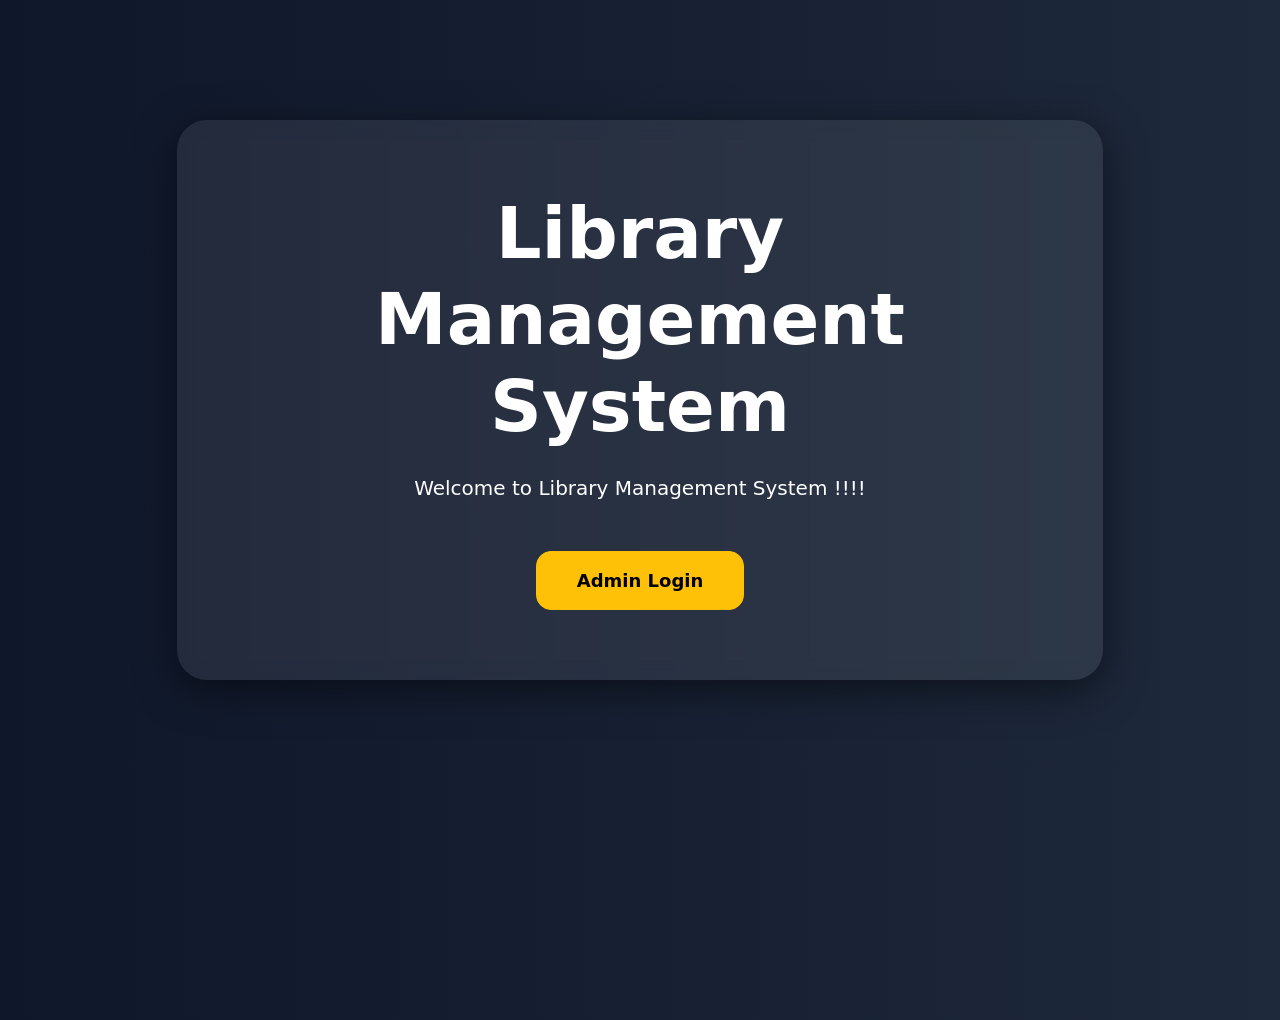
==== app/templates/index.html @ 629eecdf "Updated feature" ====
<!DOCTYPE html>
<html>

<head>

<title>Library Management System</title>

<link href="https://cdn.jsdelivr.net/npm/bootstrap@5.3.3/dist/css/bootstrap.min.css" rel="stylesheet">

<style>

body{
background:linear-gradient(to right,#0f172a,#1e293b);
color:white;
min-height:100vh;
overflow:hidden;
}

.hero{
margin-top:120px;
}

.hero-card{
background:rgba(255,255,255,0.08);
backdrop-filter:blur(10px);
border-radius:30px;
padding:70px;
box-shadow:0px 10px 40px rgba(0,0,0,0.5);
}

.btn-custom{
padding:15px 40px;
border-radius:15px;
font-size:18px;
font-weight:bold;
}

</style>

</head>

<body>

<div class="container hero">

<div class="row justify-content-center">

<div class="col-md-10">

<div class="hero-card text-center">

<h1 class="display-2 fw-bold">
Library Management System
</h1>

<p class="lead mt-4">
Welcome to Library Management System !!!! 
</p>

<div class="mt-5">

<a href="/login" class="btn btn-warning btn-custom">
Admin Login
</a>

</div>

</div>

</div>

</div>

</div>

</body>

</html>
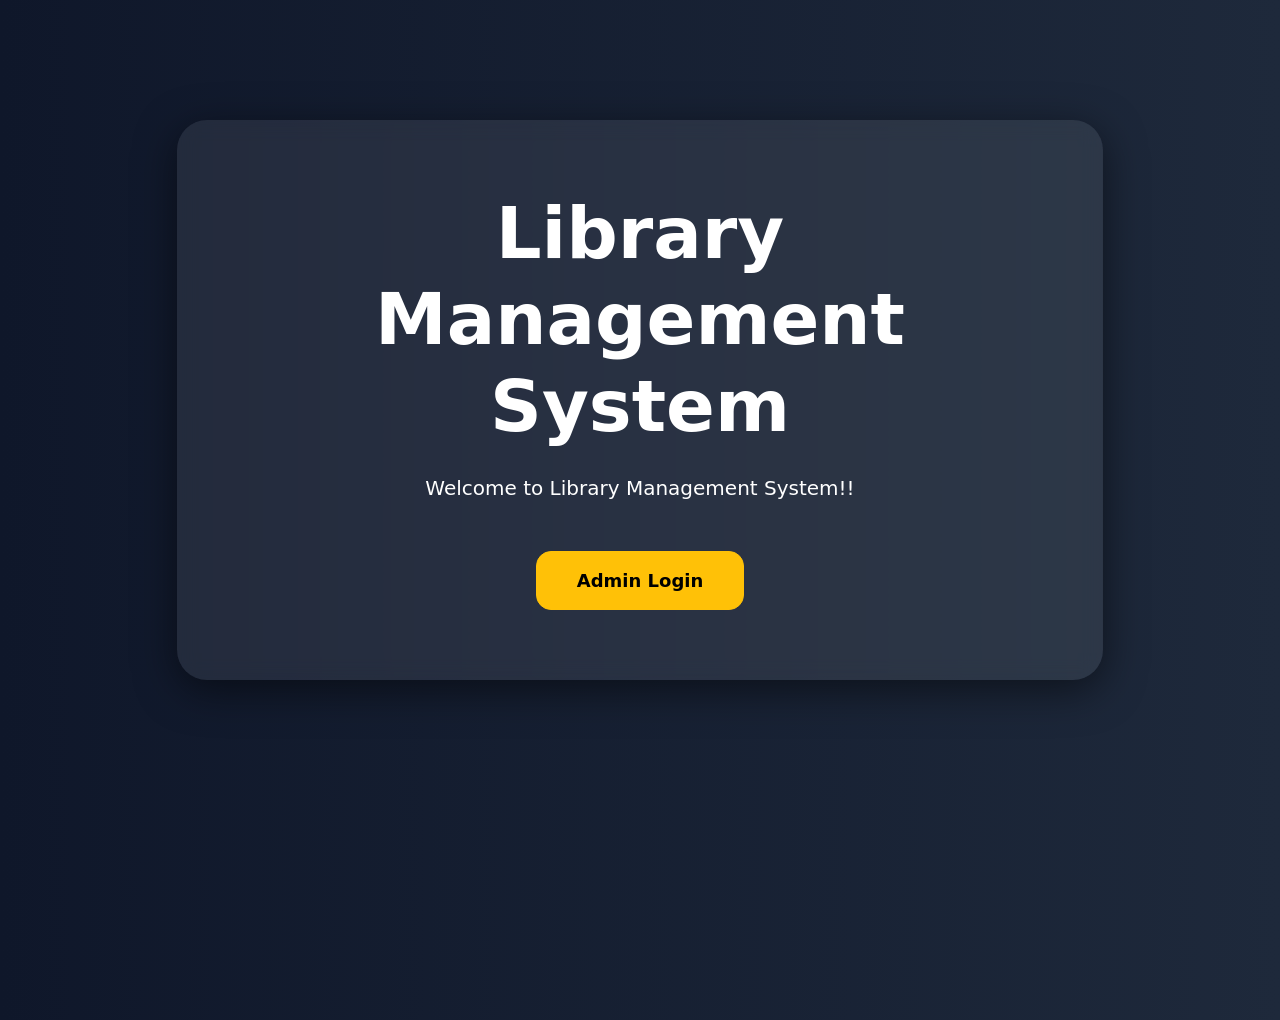
==== commit 1602308f: "Updated indexxx" ====
--- a/app/templates/index.html
+++ b/app/templates/index.html
@@ -3,7 +3,7 @@
 
 <head>
 
-<title>Library Management System</title>
+<title>Library Management Devops System</title>
 
 <link href="https://cdn.jsdelivr.net/npm/bootstrap@5.3.3/dist/css/bootstrap.min.css" rel="stylesheet">
 
@@ -54,7 +54,7 @@
 </h1>
 
 <p class="lead mt-4">
-Welcome to Library Management System !!!! 
+Welcome to Library Management System!! 
 </p>
 
 <div class="mt-5">
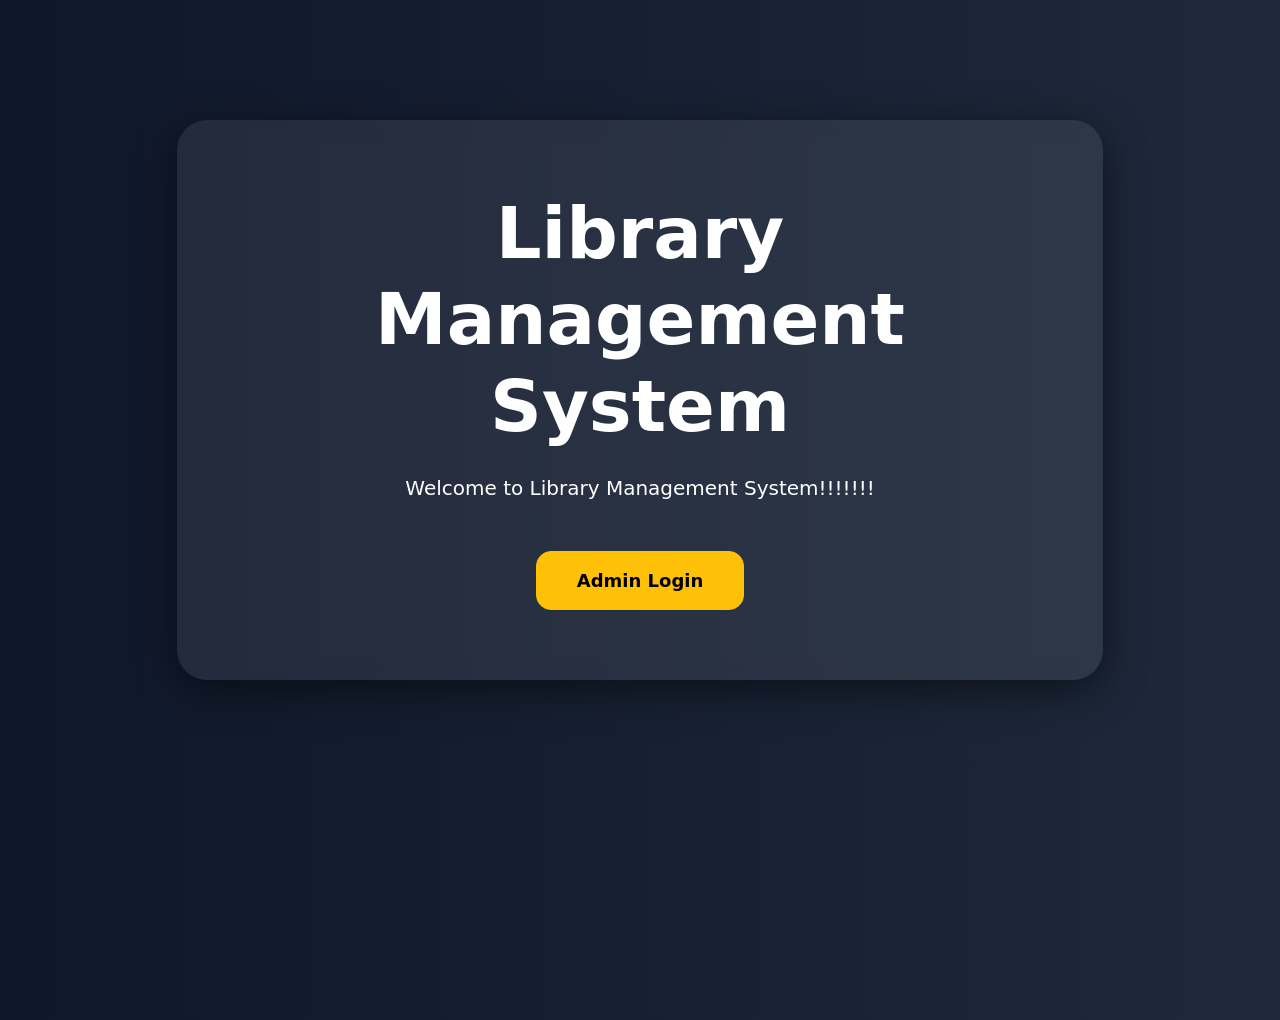
==== commit 4626d94b: "Changed Flask port" ====
--- a/app/templates/index.html
+++ b/app/templates/index.html
@@ -54,7 +54,7 @@
 </h1>
 
 <p class="lead mt-4">
-Welcome to Library Management System!! 
+Welcome to Library Management System!!!!!!! 
 </p>
 
 <div class="mt-5">
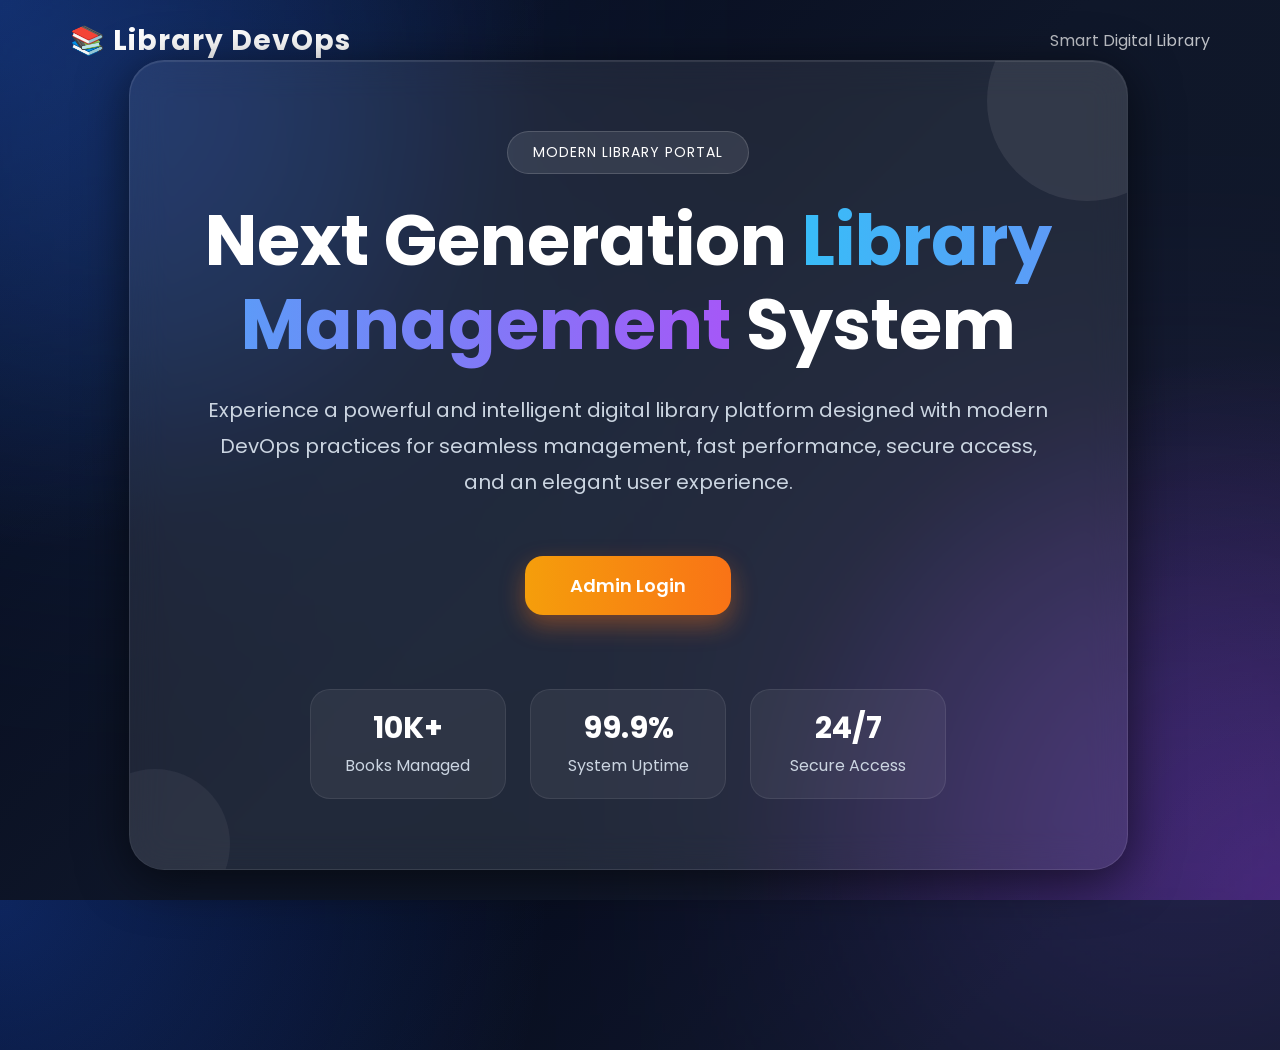
==== commit f23719be: "Changed Flask port" ====
--- a/app/templates/index.html
+++ b/app/templates/index.html
@@ -1,77 +1,299 @@
 <!DOCTYPE html>
-<html>
+<html lang="en">
 
 <head>
 
-<title>Library Management Devops System</title>
-
-<link href="https://cdn.jsdelivr.net/npm/bootstrap@5.3.3/dist/css/bootstrap.min.css" rel="stylesheet">
-
-<style>
-
-body{
-background:linear-gradient(to right,#0f172a,#1e293b);
-color:white;
-min-height:100vh;
-overflow:hidden;
-}
-
-.hero{
-margin-top:120px;
-}
-
-.hero-card{
-background:rgba(255,255,255,0.08);
-backdrop-filter:blur(10px);
-border-radius:30px;
-padding:70px;
-box-shadow:0px 10px 40px rgba(0,0,0,0.5);
-}
-
-.btn-custom{
-padding:15px 40px;
-border-radius:15px;
-font-size:18px;
-font-weight:bold;
-}
-
-</style>
+    <meta charset="UTF-8">
+    <meta name="viewport" content="width=device-width, initial-scale=1.0">
+
+    <title>Library Management DevOps System</title>
+
+    <link href="https://cdn.jsdelivr.net/npm/bootstrap@5.3.3/dist/css/bootstrap.min.css" rel="stylesheet">
+
+    <link rel="preconnect" href="https://fonts.googleapis.com">
+    <link href="https://fonts.googleapis.com/css2?family=Poppins:wght@300;400;500;600;700&display=swap" rel="stylesheet">
+
+    <style>
+
+        *{
+            margin:0;
+            padding:0;
+            box-sizing:border-box;
+            font-family:'Poppins',sans-serif;
+        }
+
+        body{
+            min-height:100vh;
+            overflow:hidden;
+            background:
+            radial-gradient(circle at top left,#2563eb55,transparent 35%),
+            radial-gradient(circle at bottom right,#9333ea55,transparent 35%),
+            linear-gradient(135deg,#020617,#0f172a,#111827);
+            color:white;
+            position:relative;
+        }
+
+        body::before{
+            content:'';
+            position:absolute;
+            width:500px;
+            height:500px;
+            background:#3b82f6;
+            filter:blur(180px);
+            opacity:0.25;
+            top:-120px;
+            left:-120px;
+        }
+
+        body::after{
+            content:'';
+            position:absolute;
+            width:500px;
+            height:500px;
+            background:#8b5cf6;
+            filter:blur(180px);
+            opacity:0.25;
+            bottom:-150px;
+            right:-150px;
+        }
+
+        .navbar-custom{
+            padding:20px 0;
+            z-index:10;
+            position:relative;
+        }
+
+        .logo{
+            font-size:28px;
+            font-weight:700;
+            letter-spacing:1px;
+            color:white;
+        }
+
+        .hero{
+            height:85vh;
+            display:flex;
+            align-items:center;
+            position:relative;
+            z-index:10;
+        }
+
+        .hero-card{
+            background:rgba(255,255,255,0.08);
+            border:1px solid rgba(255,255,255,0.1);
+            backdrop-filter:blur(18px);
+            border-radius:35px;
+            padding:70px;
+            box-shadow:
+            0px 10px 50px rgba(0,0,0,0.6),
+            inset 0px 1px 1px rgba(255,255,255,0.1);
+            overflow:hidden;
+            position:relative;
+        }
+
+        .hero-card::before{
+            content:'';
+            position:absolute;
+            width:200px;
+            height:200px;
+            background:rgba(255,255,255,0.08);
+            border-radius:50%;
+            top:-60px;
+            right:-60px;
+        }
+
+        .hero-card::after{
+            content:'';
+            position:absolute;
+            width:150px;
+            height:150px;
+            background:rgba(255,255,255,0.05);
+            border-radius:50%;
+            bottom:-50px;
+            left:-50px;
+        }
+
+        .badge-custom{
+            display:inline-block;
+            background:rgba(255,255,255,0.1);
+            border:1px solid rgba(255,255,255,0.15);
+            padding:10px 25px;
+            border-radius:50px;
+            margin-bottom:25px;
+            font-size:14px;
+            letter-spacing:1px;
+            text-transform:uppercase;
+        }
+
+        h1{
+            font-size:70px;
+            font-weight:700;
+            line-height:1.2;
+        }
+
+        .highlight{
+            background:linear-gradient(to right,#38bdf8,#a855f7);
+            background-clip:text;
+            -webkit-background-clip:text;
+            -webkit-text-fill-color:transparent;
+        }
+
+        .hero-text{
+            font-size:20px;
+            color:#cbd5e1;
+            margin-top:25px;
+            line-height:1.8;
+        }
+
+        .btn-custom{
+            margin-top:40px;
+            padding:16px 45px;
+            border:none;
+            border-radius:18px;
+            font-size:18px;
+            font-weight:600;
+            background:linear-gradient(to right,#f59e0b,#f97316);
+            color:white;
+            transition:0.4s ease;
+            box-shadow:0px 10px 25px rgba(249,115,22,0.4);
+        }
+
+        .btn-custom:hover{
+            transform:translateY(-5px) scale(1.03);
+            box-shadow:0px 15px 35px rgba(249,115,22,0.6);
+        }
+
+        .stats{
+            margin-top:50px;
+        }
+
+        .stat-box{
+            background:rgba(255,255,255,0.06);
+            padding:20px;
+            border-radius:20px;
+            border:1px solid rgba(255,255,255,0.08);
+        }
+
+        .stat-box h3{
+            font-size:30px;
+            font-weight:700;
+        }
+
+        .stat-box p{
+            margin:0;
+            color:#cbd5e1;
+        }
+
+        @media(max-width:768px){
+
+            body{
+                overflow:auto;
+            }
+
+            .hero{
+                height:auto;
+                padding-bottom:50px;
+            }
+
+            .hero-card{
+                padding:40px 25px;
+            }
+
+            h1{
+                font-size:42px;
+            }
+
+            .hero-text{
+                font-size:16px;
+            }
+        }
+
+    </style>
 
 </head>
 
 <body>
 
-<div class="container hero">
-
-<div class="row justify-content-center">
-
-<div class="col-md-10">
-
-<div class="hero-card text-center">
-
-<h1 class="display-2 fw-bold">
-Library Management System
-</h1>
-
-<p class="lead mt-4">
-Welcome to Library Management System!!!!!!! 
-</p>
-
-<div class="mt-5">
-
-<a href="/login" class="btn btn-warning btn-custom">
-Admin Login
-</a>
-
-</div>
-
-</div>
-
-</div>
-
-</div>
-
-</div>
+    <div class="container navbar-custom">
+
+        <div class="d-flex justify-content-between align-items-center">
+
+            <div class="logo">
+                📚 Library DevOps
+            </div>
+
+            <div>
+                <span class="text-light opacity-75">
+                    Smart Digital Library
+                </span>
+            </div>
+
+        </div>
+
+    </div>
+
+    <div class="container hero">
+
+        <div class="row justify-content-center w-100">
+
+            <div class="col-lg-11">
+
+                <div class="hero-card text-center">
+
+                    <div class="badge-custom">
+                        Modern Library Portal
+                    </div>
+
+                    <h1>
+                        Next Generation
+                        <span class="highlight">
+                            Library Management
+                        </span>
+                        System
+                    </h1>
+
+                    <p class="hero-text">
+                        Experience a powerful and intelligent digital library platform
+                        designed with modern DevOps practices for seamless management,
+                        fast performance, secure access, and an elegant user experience.
+                    </p>
+
+                    <a href="/login" class="btn btn-custom">
+                        Admin Login
+                    </a>
+
+                    <div class="row stats g-4 justify-content-center">
+
+                        <div class="col-md-3">
+                            <div class="stat-box">
+                                <h3>10K+</h3>
+                                <p>Books Managed</p>
+                            </div>
+                        </div>
+
+                        <div class="col-md-3">
+                            <div class="stat-box">
+                                <h3>99.9%</h3>
+                                <p>System Uptime</p>
+                            </div>
+                        </div>
+
+                        <div class="col-md-3">
+                            <div class="stat-box">
+                                <h3>24/7</h3>
+                                <p>Secure Access</p>
+                            </div>
+                        </div>
+
+                    </div>
+
+                </div>
+
+            </div>
+
+        </div>
+
+    </div>
 
 </body>
 
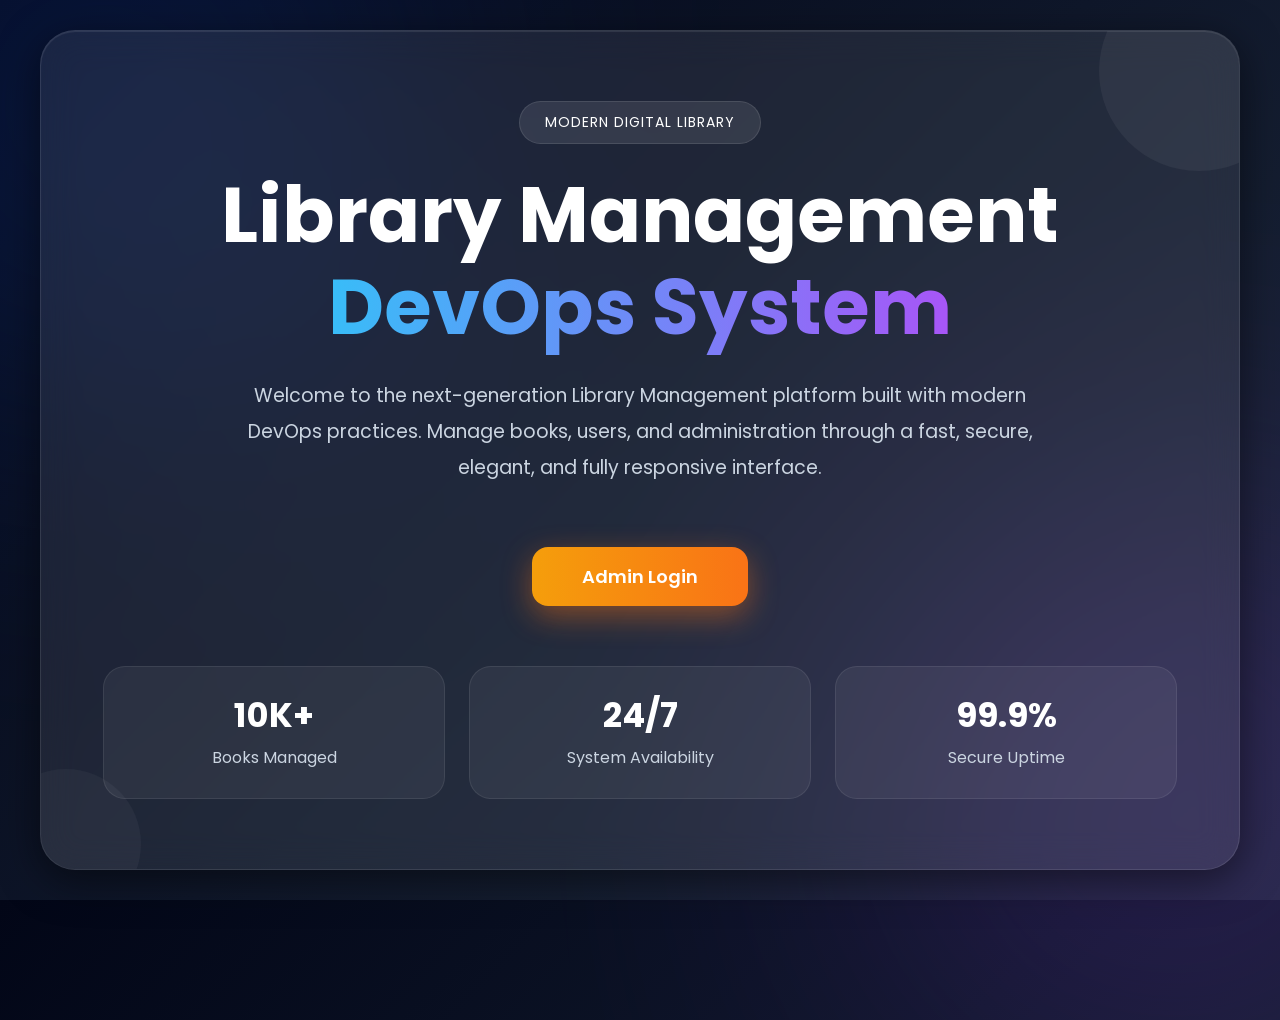
==== commit 71e61763: "Changed Flask port" ====
--- a/app/templates/index.html
+++ b/app/templates/index.html
@@ -3,297 +3,319 @@
 
 <head>
 
-    <meta charset="UTF-8">
-    <meta name="viewport" content="width=device-width, initial-scale=1.0">
-
-    <title>Library Management DevOps System</title>
-
-    <link href="https://cdn.jsdelivr.net/npm/bootstrap@5.3.3/dist/css/bootstrap.min.css" rel="stylesheet">
-
-    <link rel="preconnect" href="https://fonts.googleapis.com">
-    <link href="https://fonts.googleapis.com/css2?family=Poppins:wght@300;400;500;600;700&display=swap" rel="stylesheet">
-
-    <style>
-
-        *{
-            margin:0;
-            padding:0;
-            box-sizing:border-box;
-            font-family:'Poppins',sans-serif;
-        }
-
-        body{
-            min-height:100vh;
-            overflow:hidden;
-            background:
-            radial-gradient(circle at top left,#2563eb55,transparent 35%),
-            radial-gradient(circle at bottom right,#9333ea55,transparent 35%),
-            linear-gradient(135deg,#020617,#0f172a,#111827);
-            color:white;
-            position:relative;
-        }
-
-        body::before{
-            content:'';
-            position:absolute;
-            width:500px;
-            height:500px;
-            background:#3b82f6;
-            filter:blur(180px);
-            opacity:0.25;
-            top:-120px;
-            left:-120px;
-        }
-
-        body::after{
-            content:'';
-            position:absolute;
-            width:500px;
-            height:500px;
-            background:#8b5cf6;
-            filter:blur(180px);
-            opacity:0.25;
-            bottom:-150px;
-            right:-150px;
-        }
-
-        .navbar-custom{
-            padding:20px 0;
-            z-index:10;
-            position:relative;
-        }
-
-        .logo{
-            font-size:28px;
-            font-weight:700;
-            letter-spacing:1px;
-            color:white;
-        }
-
-        .hero{
-            height:85vh;
-            display:flex;
-            align-items:center;
-            position:relative;
-            z-index:10;
-        }
-
-        .hero-card{
-            background:rgba(255,255,255,0.08);
-            border:1px solid rgba(255,255,255,0.1);
-            backdrop-filter:blur(18px);
-            border-radius:35px;
-            padding:70px;
-            box-shadow:
-            0px 10px 50px rgba(0,0,0,0.6),
-            inset 0px 1px 1px rgba(255,255,255,0.1);
-            overflow:hidden;
-            position:relative;
-        }
-
-        .hero-card::before{
-            content:'';
-            position:absolute;
-            width:200px;
-            height:200px;
-            background:rgba(255,255,255,0.08);
-            border-radius:50%;
-            top:-60px;
-            right:-60px;
-        }
-
-        .hero-card::after{
-            content:'';
-            position:absolute;
-            width:150px;
-            height:150px;
-            background:rgba(255,255,255,0.05);
-            border-radius:50%;
-            bottom:-50px;
-            left:-50px;
-        }
-
-        .badge-custom{
-            display:inline-block;
-            background:rgba(255,255,255,0.1);
-            border:1px solid rgba(255,255,255,0.15);
-            padding:10px 25px;
-            border-radius:50px;
-            margin-bottom:25px;
-            font-size:14px;
-            letter-spacing:1px;
-            text-transform:uppercase;
-        }
-
-        h1{
-            font-size:70px;
-            font-weight:700;
-            line-height:1.2;
-        }
-
-        .highlight{
-            background:linear-gradient(to right,#38bdf8,#a855f7);
-            background-clip:text;
-            -webkit-background-clip:text;
-            -webkit-text-fill-color:transparent;
-        }
-
-        .hero-text{
-            font-size:20px;
-            color:#cbd5e1;
-            margin-top:25px;
-            line-height:1.8;
-        }
-
-        .btn-custom{
-            margin-top:40px;
-            padding:16px 45px;
-            border:none;
-            border-radius:18px;
-            font-size:18px;
-            font-weight:600;
-            background:linear-gradient(to right,#f59e0b,#f97316);
-            color:white;
-            transition:0.4s ease;
-            box-shadow:0px 10px 25px rgba(249,115,22,0.4);
-        }
-
-        .btn-custom:hover{
-            transform:translateY(-5px) scale(1.03);
-            box-shadow:0px 15px 35px rgba(249,115,22,0.6);
-        }
-
-        .stats{
-            margin-top:50px;
-        }
-
-        .stat-box{
-            background:rgba(255,255,255,0.06);
-            padding:20px;
-            border-radius:20px;
-            border:1px solid rgba(255,255,255,0.08);
-        }
-
-        .stat-box h3{
-            font-size:30px;
-            font-weight:700;
-        }
-
-        .stat-box p{
-            margin:0;
-            color:#cbd5e1;
-        }
-
-        @media(max-width:768px){
-
-            body{
-                overflow:auto;
-            }
-
-            .hero{
-                height:auto;
-                padding-bottom:50px;
-            }
-
-            .hero-card{
-                padding:40px 25px;
-            }
-
-            h1{
-                font-size:42px;
-            }
-
-            .hero-text{
-                font-size:16px;
-            }
-        }
-
-    </style>
+<meta charset="UTF-8">
+<meta name="viewport" content="width=device-width, initial-scale=1.0">
+
+<title>Library Management DevOps System</title>
+
+<link href="https://cdn.jsdelivr.net/npm/bootstrap@5.3.3/dist/css/bootstrap.min.css" rel="stylesheet">
+
+<link rel="preconnect" href="https://fonts.googleapis.com">
+
+<link href="https://fonts.googleapis.com/css2?family=Poppins:wght@300;400;500;600;700&display=swap" rel="stylesheet">
+
+<style>
+
+*{
+margin:0;
+padding:0;
+box-sizing:border-box;
+}
+
+body{
+font-family:'Poppins',sans-serif;
+min-height:100vh;
+background:
+linear-gradient(135deg,#020617,#0f172a,#1e293b);
+overflow-x:hidden;
+display:flex;
+align-items:center;
+justify-content:center;
+padding:20px;
+position:relative;
+color:white;
+}
+
+/* Background Glow Effects */
+
+body::before{
+content:'';
+position:absolute;
+width:450px;
+height:450px;
+background:#2563eb;
+border-radius:50%;
+filter:blur(180px);
+top:-120px;
+left:-120px;
+opacity:0.35;
+}
+
+body::after{
+content:'';
+position:absolute;
+width:450px;
+height:450px;
+background:#9333ea;
+border-radius:50%;
+filter:blur(180px);
+bottom:-120px;
+right:-120px;
+opacity:0.35;
+}
+
+/* Main Container */
+
+.main-container{
+width:100%;
+max-width:1200px;
+position:relative;
+z-index:10;
+}
+
+/* Glassmorphism Card */
+
+.hero-card{
+background:rgba(255,255,255,0.08);
+backdrop-filter:blur(18px);
+border:1px solid rgba(255,255,255,0.1);
+border-radius:35px;
+padding:70px 50px;
+text-align:center;
+box-shadow:
+0px 10px 40px rgba(0,0,0,0.5),
+inset 0px 1px 1px rgba(255,255,255,0.1);
+overflow:hidden;
+position:relative;
+}
+
+.hero-card::before{
+content:'';
+position:absolute;
+width:200px;
+height:200px;
+background:rgba(255,255,255,0.05);
+border-radius:50%;
+top:-60px;
+right:-60px;
+}
+
+.hero-card::after{
+content:'';
+position:absolute;
+width:150px;
+height:150px;
+background:rgba(255,255,255,0.04);
+border-radius:50%;
+bottom:-50px;
+left:-50px;
+}
+
+/* Small Badge */
+
+.badge-custom{
+display:inline-block;
+padding:10px 25px;
+border-radius:50px;
+background:rgba(255,255,255,0.1);
+border:1px solid rgba(255,255,255,0.1);
+font-size:14px;
+letter-spacing:1px;
+margin-bottom:25px;
+text-transform:uppercase;
+}
+
+/* Main Heading */
+
+.hero-title{
+font-size:clamp(3rem,6vw,5.5rem);
+font-weight:700;
+line-height:1.2;
+}
+
+/* Gradient Text */
+
+.highlight{
+background:linear-gradient(to right,#38bdf8,#a855f7);
+background-clip:text;
+-webkit-background-clip:text;
+-webkit-text-fill-color:transparent;
+}
+
+/* Description */
+
+.hero-text{
+font-size:19px;
+color:#cbd5e1;
+margin-top:25px;
+line-height:1.9;
+max-width:850px;
+margin-left:auto;
+margin-right:auto;
+}
+
+/* Login Button */
+
+.btn-custom{
+margin-top:45px;
+padding:16px 50px;
+font-size:18px;
+font-weight:600;
+border:none;
+border-radius:16px;
+background:linear-gradient(to right,#f59e0b,#f97316);
+color:white;
+text-decoration:none;
+display:inline-block;
+transition:0.35s ease;
+box-shadow:0px 10px 30px rgba(249,115,22,0.45);
+}
+
+.btn-custom:hover{
+transform:translateY(-5px) scale(1.03);
+box-shadow:0px 15px 40px rgba(249,115,22,0.65);
+}
+
+/* Stats Section */
+
+.stats{
+margin-top:60px;
+}
+
+.stat-box{
+background:rgba(255,255,255,0.06);
+border:1px solid rgba(255,255,255,0.08);
+padding:28px;
+border-radius:22px;
+height:100%;
+transition:0.3s ease;
+}
+
+.stat-box:hover{
+transform:translateY(-6px);
+background:rgba(255,255,255,0.09);
+}
+
+.stat-box h3{
+font-size:34px;
+font-weight:700;
+margin-bottom:10px;
+}
+
+.stat-box p{
+margin:0;
+font-size:16px;
+color:#cbd5e1;
+}
+
+/* Responsive */
+
+@media(max-width:992px){
+
+.hero-card{
+padding:55px 35px;
+}
+
+}
+
+@media(max-width:768px){
+
+body{
+padding:15px;
+}
+
+.hero-card{
+padding:40px 25px;
+border-radius:25px;
+}
+
+.hero-title{
+font-size:42px;
+}
+
+.hero-text{
+font-size:16px;
+line-height:1.7;
+}
+
+.btn-custom{
+width:100%;
+}
+
+.stats{
+margin-top:40px;
+}
+
+}
+
+</style>
 
 </head>
 
 <body>
 
-    <div class="container navbar-custom">
-
-        <div class="d-flex justify-content-between align-items-center">
-
-            <div class="logo">
-                📚 Library DevOps
-            </div>
-
-            <div>
-                <span class="text-light opacity-75">
-                    Smart Digital Library
-                </span>
-            </div>
-
-        </div>
-
-    </div>
-
-    <div class="container hero">
-
-        <div class="row justify-content-center w-100">
-
-            <div class="col-lg-11">
-
-                <div class="hero-card text-center">
-
-                    <div class="badge-custom">
-                        Modern Library Portal
-                    </div>
-
-                    <h1>
-                        Next Generation
-                        <span class="highlight">
-                            Library Management
-                        </span>
-                        System
-                    </h1>
-
-                    <p class="hero-text">
-                        Experience a powerful and intelligent digital library platform
-                        designed with modern DevOps practices for seamless management,
-                        fast performance, secure access, and an elegant user experience.
-                    </p>
-
-                    <a href="/login" class="btn btn-custom">
-                        Admin Login
-                    </a>
-
-                    <div class="row stats g-4 justify-content-center">
-
-                        <div class="col-md-3">
-                            <div class="stat-box">
-                                <h3>10K+</h3>
-                                <p>Books Managed</p>
-                            </div>
-                        </div>
-
-                        <div class="col-md-3">
-                            <div class="stat-box">
-                                <h3>99.9%</h3>
-                                <p>System Uptime</p>
-                            </div>
-                        </div>
-
-                        <div class="col-md-3">
-                            <div class="stat-box">
-                                <h3>24/7</h3>
-                                <p>Secure Access</p>
-                            </div>
-                        </div>
-
-                    </div>
-
-                </div>
-
-            </div>
-
-        </div>
-
-    </div>
+<div class="main-container">
+
+<div class="hero-card">
+
+<div class="badge-custom">
+Modern Digital Library
+</div>
+
+<h1 class="hero-title">
+Library Management
+<span class="highlight">
+DevOps System
+</span>
+</h1>
+
+<p class="hero-text">
+Welcome to the next-generation Library Management platform built with modern DevOps practices. 
+Manage books, users, and administration through a fast, secure, elegant, and fully responsive interface.
+</p>
+
+<a href="/login" class="btn-custom">
+Admin Login
+</a>
+
+<div class="container-fluid stats">
+
+<div class="row g-4">
+
+<div class="col-md-4">
+
+<div class="stat-box">
+<h3>10K+</h3>
+<p>Books Managed</p>
+</div>
+
+</div>
+
+<div class="col-md-4">
+
+<div class="stat-box">
+<h3>24/7</h3>
+<p>System Availability</p>
+</div>
+
+</div>
+
+<div class="col-md-4">
+
+<div class="stat-box">
+<h3>99.9%</h3>
+<p>Secure Uptime</p>
+</div>
+
+</div>
+
+</div>
+
+</div>
+
+</div>
+
+</div>
 
 </body>
 
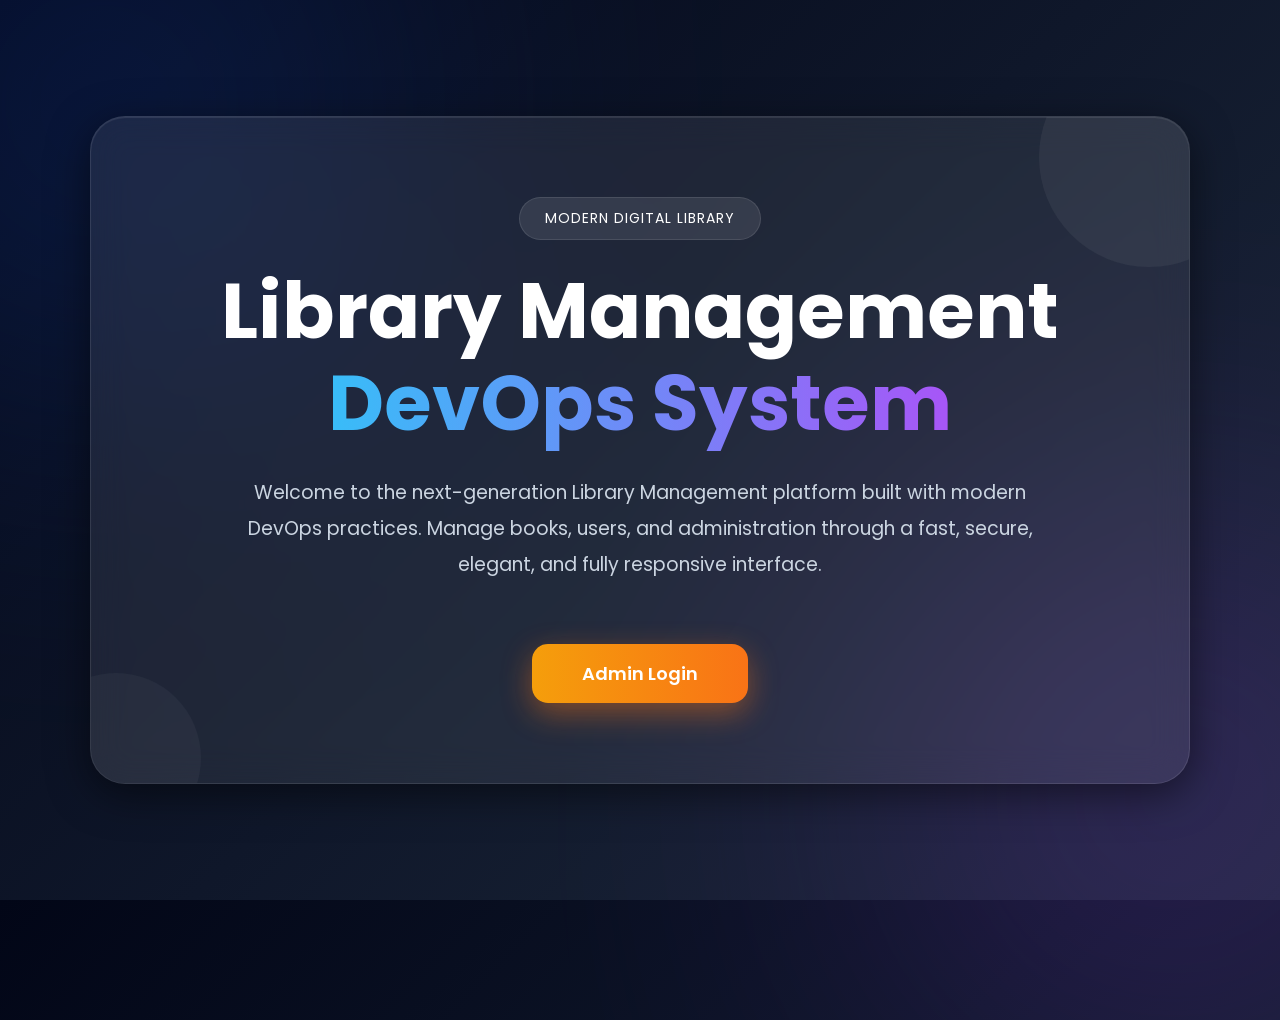
==== commit 0731597e: "Changed Flask port" ====
--- a/app/templates/index.html
+++ b/app/templates/index.html
@@ -68,7 +68,7 @@
 
 .main-container{
 width:100%;
-max-width:1200px;
+max-width:1100px;
 position:relative;
 z-index:10;
 }
@@ -80,7 +80,7 @@
 backdrop-filter:blur(18px);
 border:1px solid rgba(255,255,255,0.1);
 border-radius:35px;
-padding:70px 50px;
+padding:80px 50px;
 text-align:center;
 box-shadow:
 0px 10px 40px rgba(0,0,0,0.5),
@@ -92,23 +92,23 @@
 .hero-card::before{
 content:'';
 position:absolute;
-width:200px;
-height:200px;
+width:220px;
+height:220px;
 background:rgba(255,255,255,0.05);
 border-radius:50%;
-top:-60px;
-right:-60px;
+top:-70px;
+right:-70px;
 }
 
 .hero-card::after{
 content:'';
 position:absolute;
-width:150px;
-height:150px;
+width:170px;
+height:170px;
 background:rgba(255,255,255,0.04);
 border-radius:50%;
-bottom:-50px;
-left:-50px;
+bottom:-60px;
+left:-60px;
 }
 
 /* Small Badge */
@@ -176,44 +176,12 @@
 box-shadow:0px 15px 40px rgba(249,115,22,0.65);
 }
 
-/* Stats Section */
-
-.stats{
-margin-top:60px;
-}
-
-.stat-box{
-background:rgba(255,255,255,0.06);
-border:1px solid rgba(255,255,255,0.08);
-padding:28px;
-border-radius:22px;
-height:100%;
-transition:0.3s ease;
-}
-
-.stat-box:hover{
-transform:translateY(-6px);
-background:rgba(255,255,255,0.09);
-}
-
-.stat-box h3{
-font-size:34px;
-font-weight:700;
-margin-bottom:10px;
-}
-
-.stat-box p{
-margin:0;
-font-size:16px;
-color:#cbd5e1;
-}
-
 /* Responsive */
 
 @media(max-width:992px){
 
 .hero-card{
-padding:55px 35px;
+padding:60px 35px;
 }
 
 }
@@ -225,7 +193,7 @@
 }
 
 .hero-card{
-padding:40px 25px;
+padding:45px 25px;
 border-radius:25px;
 }
 
@@ -240,10 +208,6 @@
 
 .btn-custom{
 width:100%;
-}
-
-.stats{
-margin-top:40px;
 }
 
 }
@@ -270,7 +234,7 @@
 </h1>
 
 <p class="hero-text">
-Welcome to the next-generation Library Management platform built with modern DevOps practices. 
+Welcome to the next-generation Library Management platform built with modern DevOps practices.
 Manage books, users, and administration through a fast, secure, elegant, and fully responsive interface.
 </p>
 
@@ -278,45 +242,10 @@
 Admin Login
 </a>
 
-<div class="container-fluid stats">
-
-<div class="row g-4">
-
-<div class="col-md-4">
-
-<div class="stat-box">
-<h3>10K+</h3>
-<p>Books Managed</p>
 </div>
 
 </div>
 
-<div class="col-md-4">
-
-<div class="stat-box">
-<h3>24/7</h3>
-<p>System Availability</p>
-</div>
-
-</div>
-
-<div class="col-md-4">
-
-<div class="stat-box">
-<h3>99.9%</h3>
-<p>Secure Uptime</p>
-</div>
-
-</div>
-
-</div>
-
-</div>
-
-</div>
-
-</div>
-
 </body>
 
 </html>
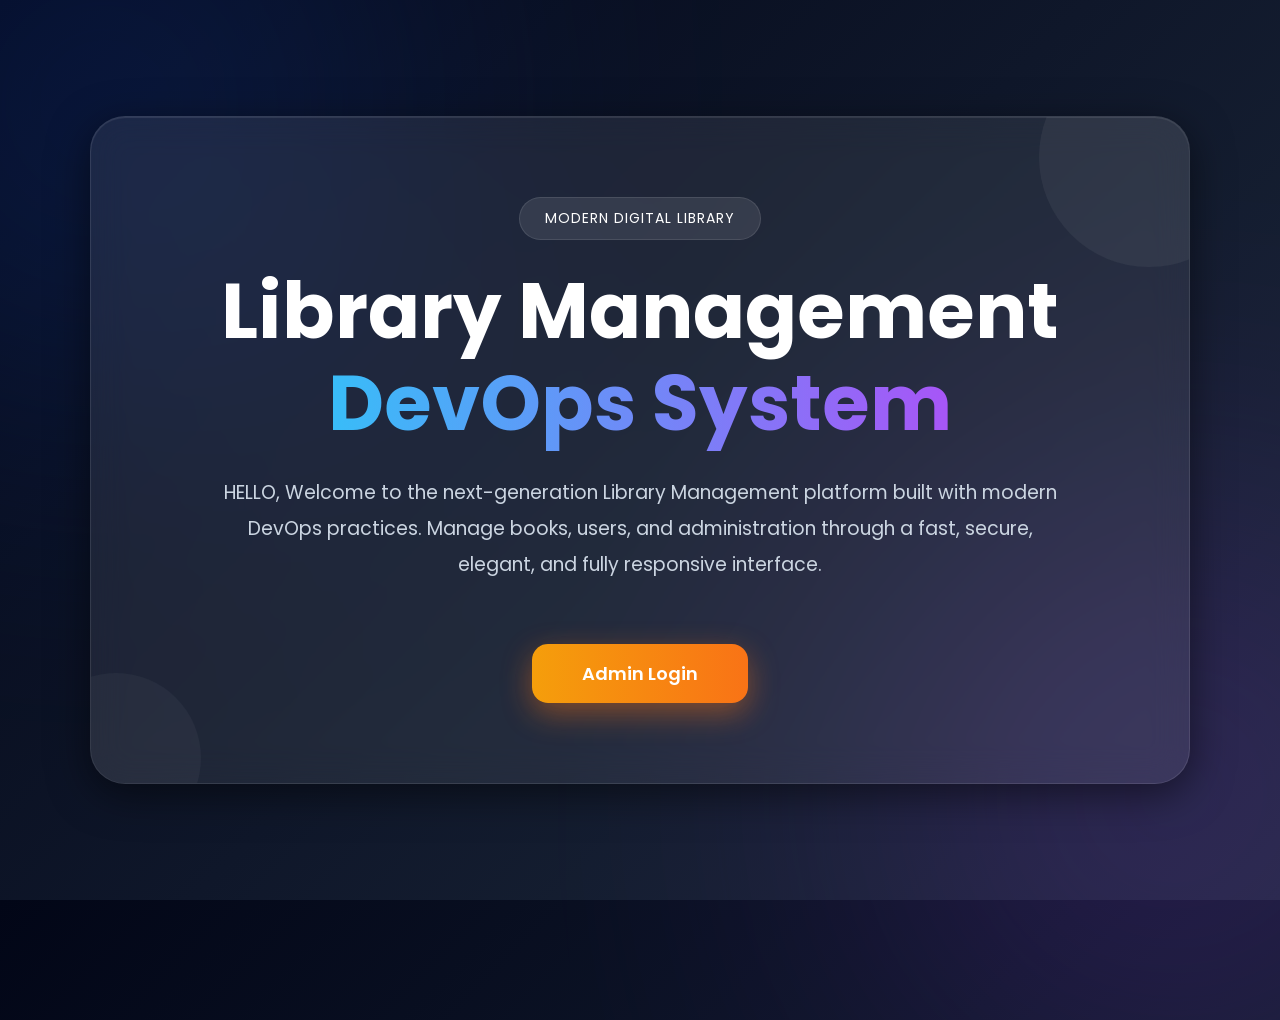
==== commit 87f047b8: "Changed Flask port" ====
--- a/app/templates/index.html
+++ b/app/templates/index.html
@@ -233,7 +233,7 @@
 </span>
 </h1>
 
-<p class="hero-text">
+<p class="hero-text">HELLO,
 Welcome to the next-generation Library Management platform built with modern DevOps practices.
 Manage books, users, and administration through a fast, secure, elegant, and fully responsive interface.
 </p>
